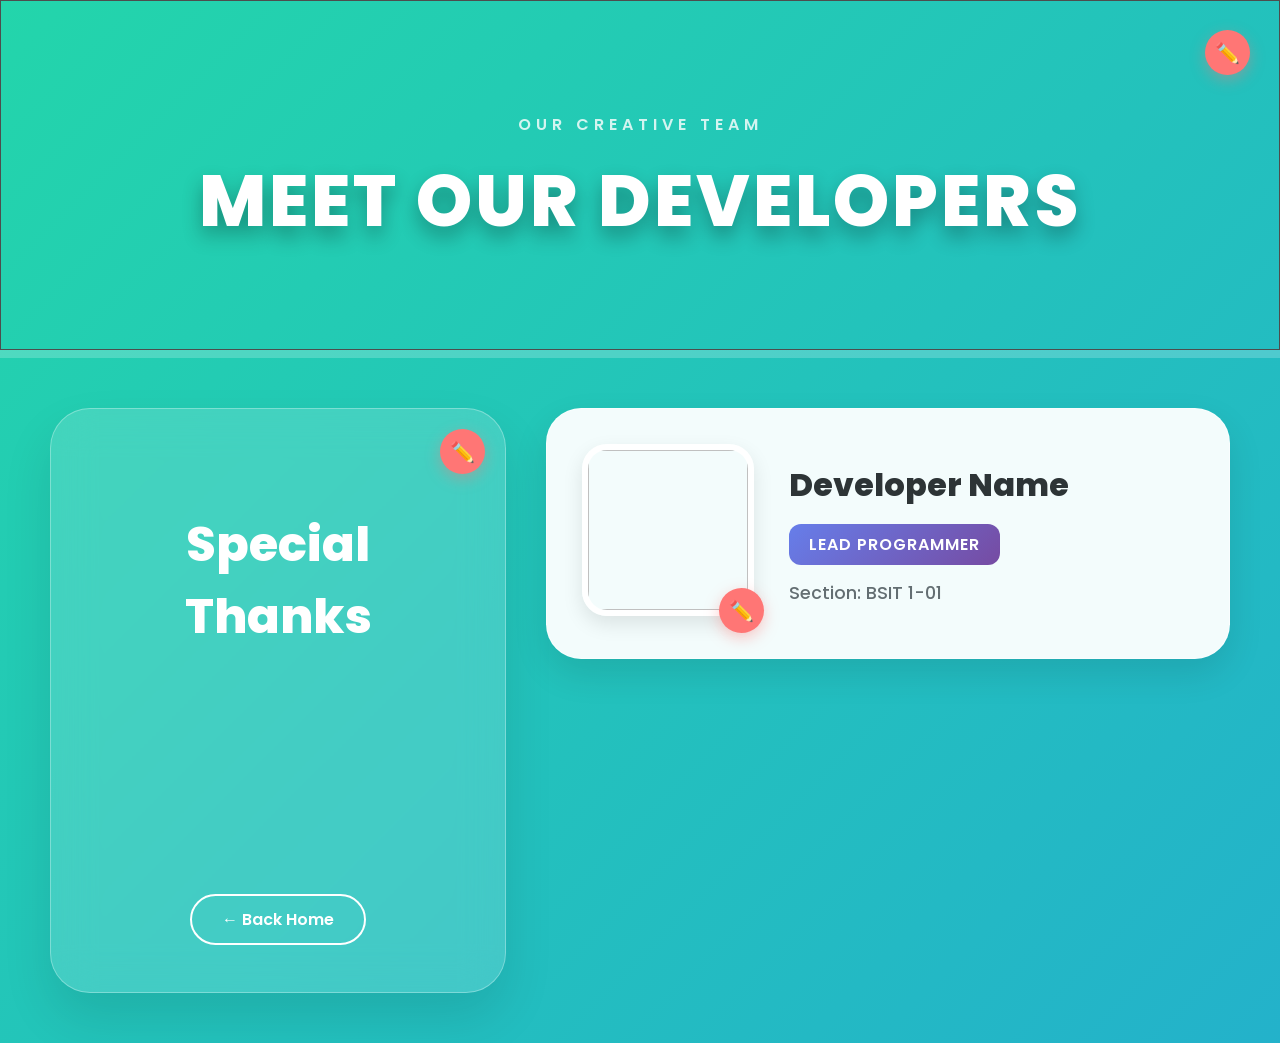
==== src/main/resources/templates/developers.html @ 6cb0226a "ALMOST PERFECT" ====
<!DOCTYPE html>
<html xmlns:th="http://www.thymeleaf.org">
<head>
    <title>BALIK GAMIT | Meet the Team</title>
    <link rel="stylesheet" th:href="@{/css/style.css}">
    <link href="https://fonts.googleapis.com/css2?family=Poppins:wght@400;600;800&display=swap" rel="stylesheet">
    <style>
        :root {
            --primary-grad: linear-gradient(135deg, #667eea 0%, #764ba2 100%);
            --glass: rgba(255, 255, 255, 0.95);
            --text-dark: #2d3436;
        }

        body {
            margin: 0;
            padding: 0;
            font-family: 'Poppins', sans-serif;
            background: linear-gradient(-45deg, #ee7752, #e73c7e, #23a6d5, #23d5ab);
            background-size: 400% 400%;
            animation: gradientBG 15s ease infinite;
            min-height: 100vh;
            display: flex;
            flex-direction: column;
        }

        @keyframes gradientBG {
            0% { background-position: 0% 50%; }
            50% { background-position: 100% 50%; }
            100% { background-position: 0% 50%; }
        }

        /* 1. Full Width Header */
        .full-header {
            width: 100%;
            height: 350px;
            position: relative;
            display: flex;
            align-items: center;
            justify-content: center;
            overflow: hidden;
            border-bottom: 8px solid rgba(255,255,255,0.2);
        }

        .header-bg-img {
            width: 100%;
            height: 100%;
            object-fit: cover;
            position: absolute;
            z-index: 1;
            filter: brightness(0.4);
        }

        .header-text {
            position: relative;
            z-index: 2;
            text-align: center;
            color: white;
        }

        .header-text h1 {
            font-size: 4.5rem;
            margin: 0;
            font-weight: 800;
            text-transform: uppercase;
            letter-spacing: 3px;
            text-shadow: 0 10px 20px rgba(0,0,0,0.3);
        }

        /* 2. Main Layout */
        .main-layout {
            display: grid;
            grid-template-columns: 1fr 1.5fr;
            gap: 40px;
            max-width: 1500px;
            margin: 50px auto;
            padding: 0 50px;
            flex-grow: 1;
            align-items: start;
        }

        /* 3. Left Column: Special Thanks */
        .thanks-column {
            position: sticky;
            top: 20px;
            background: rgba(255, 255, 255, 0.15);
            backdrop-filter: blur(20px);
            border-radius: 40px;
            padding: 60px 40px;
            color: white;
            border: 1px solid rgba(255,255,255,0.3);
            text-align: center;
            box-shadow: 0 25px 50px rgba(0,0,0,0.1);
        }

        .thanks-title {
            font-size: 3rem;
            font-weight: 800;
            margin-bottom: 30px;
        }

        .thanks-message {
            font-size: 1.4rem;
            line-height: 1.8;
            white-space: pre-wrap;
        }

        /* 4. Right Column: BIGGER Developers */
        .dev-column {
            display: flex;
            flex-direction: column;
            gap: 30px;
        }

        .dev-card-big {
            background: var(--glass);
            backdrop-filter: blur(10px);
            padding: 35px;
            border-radius: 35px;
            display: flex;
            align-items: center;
            gap: 35px;
            border: 1px solid rgba(255,255,255,0.5);
            transition: all 0.4s cubic-bezier(0.175, 0.885, 0.32, 1.275);
            box-shadow: 0 15px 35px rgba(0,0,0,0.1);
        }

        .dev-card-big:hover {
            transform: scale(1.03) translateX(10px);
            box-shadow: 0 20px 45px rgba(0,0,0,0.15);
        }

        .dev-img-box {
            position: relative;
            flex-shrink: 0;
        }

        .dev-img {
            width: 160px;
            height: 160px;
            border-radius: 25px;
            object-fit: cover;
            border: 6px solid white;
            box-shadow: 0 8px 20px rgba(0,0,0,0.1);
        }

        .dev-info h3 {
            margin: 0;
            font-size: 2rem;
            color: var(--text-dark);
            font-weight: 800;
        }

        .role-badge-big {
            display: inline-block;
            background: var(--primary-grad);
            color: white;
            padding: 8px 20px;
            border-radius: 12px;
            font-size: 1rem;
            font-weight: 600;
            margin: 15px 0;
            text-transform: uppercase;
            letter-spacing: 1px;
        }

        .section-text {
            margin: 0;
            color: #636e72;
            font-size: 1.1rem;
            font-weight: 500;
        }

        /* Admin Buttons */
        .edit-btn {
            background: #ff7675;
            color: white;
            border: none;
            width: 45px;
            height: 45px;
            border-radius: 50%;
            cursor: pointer;
            display: flex;
            align-items: center;
            justify-content: center;
            font-size: 20px;
            box-shadow: 0 5px 15px rgba(255, 118, 117, 0.4);
        }

        .banner-edit { position: absolute; top: 30px; right: 30px; }
        .thanks-edit { position: absolute; top: 20px; right: 20px; }
        .card-edit { position: absolute; bottom: -10px; right: -10px; }

        /* Modal */
        .modal {
            display: none;
            position: fixed;
            top: 0; left: 0; width: 100%; height: 100%;
            background: rgba(0,0,0,0.85);
            z-index: 1000;
            justify-content: center; align-items: center;
        }
        .modal-content {
            background: white;
            padding: 40px;
            border-radius: 30px;
            width: 100%;
            max-width: 500px;
        }
        textarea { width: 100%; height: 250px; padding: 15px; border-radius: 12px; border: 1px solid #ddd; font-family: inherit; font-size: 1rem; }
        input[type="text"] { width: 100%; padding: 12px; margin: 10px 0; border: 1px solid #ddd; border-radius: 10px; }
    </style>
</head>
<body>

    <header class="full-header">
        <img th:src="${bannerUrl}" class="header-bg-img">
        <div class="header-text">
            <p style="letter-spacing: 5px; font-weight: 600; margin-bottom: 10px; opacity: 0.8;">OUR CREATIVE TEAM</p>
            <h1>Meet Our Developers</h1>
        </div>
        <button th:if="${isAdmin}" class="edit-btn banner-edit" onclick="openBannerModal()">✏️</button>
    </header>

    <div class="main-layout">
        
        <aside class="thanks-column">
            <button th:if="${isAdmin}" class="edit-btn thanks-edit" onclick="openMessageModal()">✏️</button>
            <h2 class="thanks-title">Special Thanks</h2>
            <div class="thanks-message">
                <p id="currentThanksDisplay" th:text="${specialThanks != null ? specialThanks : 'We would like to express our deepest gratitude to everyone who supported us in making the BALIK GAMIT system a reality. 

OUR MENTOR 

A special note of thanks to Sir Arjet Ragub Millan. Thank you, Sir, for your invaluable guidance, patience, and technical expertise. Your mentorship was the compass that helped us navigate the complexities of this system. We are truly grateful for the time you invested in our growth.'}"></p>
            </div>
            <div style="margin-top: 40px;">
                <a th:href="@{/}" style="color: white; text-decoration: none; border: 2px solid white; padding: 12px 30px; border-radius: 50px; font-weight: 600;">← Back Home</a>
            </div>
        </aside>

        <section class="dev-column">
            <div th:each="dev, iterStat : ${developers}" class="dev-card-big">
                <div class="dev-img-box">
                    <img th:src="${dev.photoUrl}" class="dev-img">
                    <button th:if="${isAdmin}" class="edit-btn card-edit" 
                            th:onclick="'openDevModal(' + ${iterStat.index} + ')'">✏️</button>
                </div>
                <div class="dev-info">
                    <h3 th:text="${dev.name}">Developer Name</h3>
                    <div class="role-badge-big" th:text="${dev.contributions}">Lead Programmer</div>
                    <p class="section-text">
                        Section: <span th:text="${dev.section}">BSIT 1-01</span>
                    </p>
                </div>
            </div>
        </section>

    </div>

    <div id="editModal" class="modal">
        <div class="modal-content">
            <h2 id="modalTitle" style="margin-top:0;">Update Content</h2>
            <form id="updateForm" th:action="@{/developers/update}" method="post" enctype="multipart/form-data">
                <input type="hidden" name="devIndex" id="devIndex">
                
                <div id="devGroup">
                    <label>Profile Image:</label><br>
                    <input type="file" name="photo"><br><br>
                    <input type="text" name="name" id="editName" placeholder="Full Name">
                    <input type="text" name="contributions" id="editContrib" placeholder="Role">
                    <input type="text" name="section" id="editSection" placeholder="Section">
                </div>

                <div id="thanksGroup" style="display:none;">
                    <label>Edit Message:</label>
                    <textarea name="specialThanks" id="editThanksText"></textarea>
                </div>

                <div style="display:flex; gap:15px; margin-top:25px;">
                    <button type="submit" style="flex:1; padding:15px; background:var(--primary-grad); color:white; border:none; border-radius:15px; font-weight:bold; cursor:pointer;">Save Changes</button>
                    <button type="button" onclick="closeModal()" style="flex:1; background:#f1f3f5; border:none; border-radius:15px; cursor:pointer;">Cancel</button>
                </div>
            </form>
        </div>
    </div>

    <script>
        function openDevModal(index) {
            document.getElementById('devIndex').value = index;
            document.getElementById('modalTitle').innerText = "Edit Developer";
            document.getElementById('devGroup').style.display = 'block';
            document.getElementById('thanksGroup').style.display = 'none';
            toggleInputs(false);
            document.getElementById('editModal').style.display = 'flex';
        }

        function openBannerModal() {
            document.getElementById('devIndex').value = -1;
            document.getElementById('modalTitle').innerText = "Edit Banner";
            document.getElementById('devGroup').style.display = 'block'; 
            document.getElementById('thanksGroup').style.display = 'none';
            toggleInputs(false);
            document.getElementById('editModal').style.display = 'flex';
        }

        function openMessageModal() {
            document.getElementById('devIndex').value = -2;
            document.getElementById('modalTitle').innerText = "Edit Special Thanks";
            document.getElementById('devGroup').style.display = 'none';
            document.getElementById('thanksGroup').style.display = 'block';
            
            const currentMessage = document.getElementById('currentThanksDisplay').innerText;
            document.getElementById('editThanksText').value = currentMessage;
            
            toggleInputs(true);
            document.getElementById('editModal').style.display = 'flex';
        }

        function toggleInputs(isThanksMode) {
            document.getElementById('editName').disabled = isThanksMode;
            document.getElementById('editContrib').disabled = isThanksMode;
            document.getElementById('editSection').disabled = isThanksMode;
            document.getElementById('editThanksText').disabled = !isThanksMode;
        }

        function closeModal() {
            document.getElementById('editModal').style.display = 'none';
        }

        window.onclick = function(event) {
            if (event.target == document.getElementById('editModal')) closeModal();
        }
    </script>
</body>
</html>
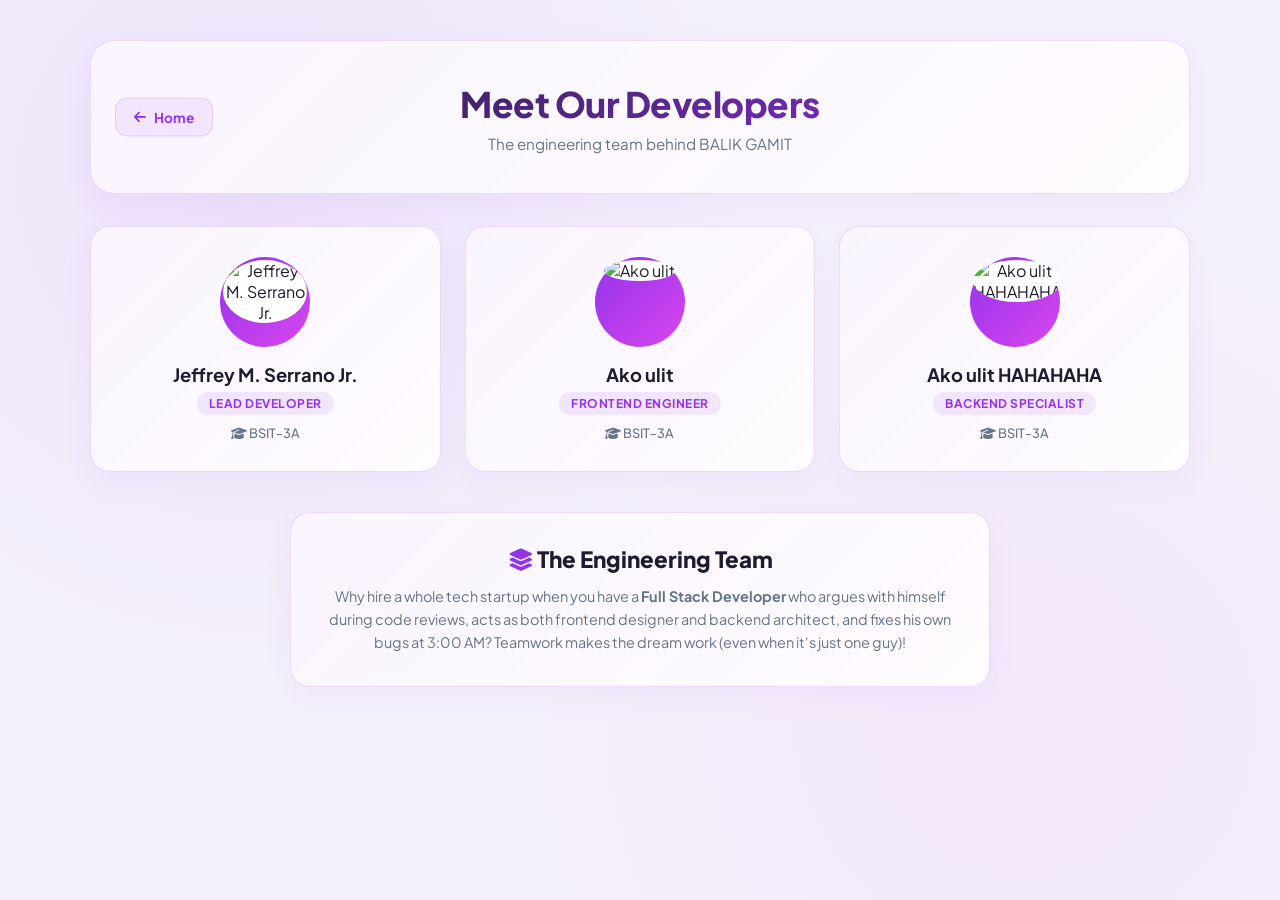
==== commit c7782790: "GANDA" ====
--- a/src/main/resources/templates/developers.html
+++ b/src/main/resources/templates/developers.html
@@ -1,335 +1,275 @@
 <!DOCTYPE html>
-<html xmlns:th="http://www.thymeleaf.org">
+<html xmlns:th="http://www.thymeleaf.org" lang="en">
 <head>
-    <title>BALIK GAMIT | Meet the Team</title>
-    <link rel="stylesheet" th:href="@{/css/style.css}">
-    <link href="https://fonts.googleapis.com/css2?family=Poppins:wght@400;600;800&display=swap" rel="stylesheet">
+    <meta charset="UTF-8">
+    <meta name="viewport" content="width=device-width, initial-scale=1.0">
+    <title>BALIK GAMIT | Meet Our Developers</title>
+    <link href="https://fonts.googleapis.com/css2?family=Plus+Jakarta+Sans:wght@400;500;600;700;800&display=swap" rel="stylesheet">
+    <link rel="stylesheet" href="https://cdnjs.cloudflare.com/ajax/libs/font-awesome/6.4.0/css/all.min.css">
+    
     <style>
         :root {
-            --primary-grad: linear-gradient(135deg, #667eea 0%, #764ba2 100%);
-            --glass: rgba(255, 255, 255, 0.95);
-            --text-dark: #2d3436;
-        }
-
-        body {
+            --bg-main: #f4f0fb;
+            --surface: #ffffff;
+            --text-main: #1e1b2e;
+            --text-sub: #64748b;
+            --card-border: rgba(147, 51, 234, 0.15);
+            --primary-accent: #9333ea;
+            --primary-hover: #7e22ce;
+            --gradient-glow: linear-gradient(135deg, rgba(147, 51, 234, 0.05) 0%, rgba(217, 70, 239, 0.02) 100%);
+        }
+
+        [data-theme="dark"] {
+            --bg-main: #0f172a;
+            --surface: #1e293b;
+            --text-main: #f8fafc;
+            --text-sub: #94a3b8;
+            --card-border: rgba(147, 51, 234, 0.3);
+        }
+
+        * {
             margin: 0;
             padding: 0;
-            font-family: 'Poppins', sans-serif;
-            background: linear-gradient(-45deg, #ee7752, #e73c7e, #23a6d5, #23d5ab);
-            background-size: 400% 400%;
-            animation: gradientBG 15s ease infinite;
+            box-sizing: border-box;
+        }
+
+        body {
+            font-family: 'Plus Jakarta Sans', sans-serif;
+            background: var(--bg-main);
+            color: var(--text-main);
             min-height: 100vh;
+            padding: 40px 16px;
+            background-image: 
+                radial-gradient(circle at 20% 20%, rgba(147, 51, 234, 0.08) 0%, transparent 40%),
+                radial-gradient(circle at 80% 80%, rgba(217, 70, 239, 0.05) 0%, transparent 40%);
+        }
+
+        .container {
+            max-width: 1100px;
+            margin: 0 auto;
+        }
+
+        .hero-banner {
+            text-align: center;
+            padding: 40px 20px;
+            margin-bottom: 32px;
+            background: var(--surface);
+            border-radius: 24px;
+            border: 1px solid var(--card-border);
+            box-shadow: 0 10px 30px rgba(147, 51, 234, 0.06);
+            background-image: var(--gradient-glow);
+            position: relative;
+        }
+
+        .hero-banner h1 {
+            font-size: 2.2rem;
+            font-weight: 800;
+            letter-spacing: -0.5px;
+            background: linear-gradient(135deg, #1e1b2e 0%, #9333ea 100%);
+            -webkit-background-clip: text;
+            -webkit-text-fill-color: transparent;
+            margin-bottom: 8px;
+        }
+
+        [data-theme="dark"] .hero-banner h1 {
+            background: linear-gradient(135deg, #ffffff 0%, #c084fc 100%);
+            -webkit-background-clip: text;
+            -webkit-text-fill-color: transparent;
+        }
+
+        .hero-banner p {
+            color: var(--text-sub);
+            font-size: 0.95rem;
+        }
+
+        .btn-back-home {
+            position: absolute;
+            left: 24px;
+            top: 50%;
+            transform: translateY(-50%);
+            display: inline-flex;
+            align-items: center;
+            gap: 8px;
+            padding: 10px 18px;
+            background: rgba(147, 51, 234, 0.08);
+            color: var(--primary-accent);
+            text-decoration: none;
+            border-radius: 12px;
+            font-weight: 700;
+            font-size: 0.85rem;
+            transition: all 0.2s ease;
+            border: 1px solid rgba(147, 51, 234, 0.15);
+        }
+
+        .btn-back-home:hover {
+            background: var(--primary-accent);
+            color: #ffffff;
+        }
+
+        .dev-grid {
+            display: grid;
+            grid-template-columns: repeat(auto-fit, minmax(240px, 1fr));
+            gap: 24px;
+            margin-bottom: 40px;
+        }
+
+        .dev-card {
+            background: var(--surface);
+            border-radius: 20px;
+            padding: 30px 24px;
+            border: 1px solid var(--card-border);
+            box-shadow: 0 10px 30px rgba(147, 51, 234, 0.05);
+            text-align: center;
+            transition: transform 0.2s ease, box-shadow 0.2s ease;
+            background-image: var(--gradient-glow);
             display: flex;
             flex-direction: column;
-        }
-
-        @keyframes gradientBG {
-            0% { background-position: 0% 50%; }
-            50% { background-position: 100% 50%; }
-            100% { background-position: 0% 50%; }
-        }
-
-        /* 1. Full Width Header */
-        .full-header {
-            width: 100%;
-            height: 350px;
-            position: relative;
-            display: flex;
             align-items: center;
-            justify-content: center;
-            overflow: hidden;
-            border-bottom: 8px solid rgba(255,255,255,0.2);
-        }
-
-        .header-bg-img {
+        }
+
+        .dev-card:hover {
+            transform: translateY(-4px);
+            box-shadow: 0 15px 35px rgba(147, 51, 234, 0.12);
+        }
+
+        .avatar-wrapper {
+            width: 90px;
+            height: 90px;
+            border-radius: 50%;
+            padding: 3px;
+            background: linear-gradient(135deg, #9333ea, #d946ef);
+            margin-bottom: 16px;
+        }
+
+        .avatar-wrapper img {
             width: 100%;
             height: 100%;
+            border-radius: 50%;
             object-fit: cover;
-            position: absolute;
-            z-index: 1;
-            filter: brightness(0.4);
-        }
-
-        .header-text {
-            position: relative;
-            z-index: 2;
+            background: #ffffff;
+        }
+
+        .dev-card h3 {
+            font-size: 1.15rem;
+            font-weight: 700;
+            color: var(--text-main);
+            margin-bottom: 6px;
+        }
+
+        .role-badge {
+            display: inline-block;
+            padding: 4px 12px;
+            background: rgba(147, 51, 234, 0.1);
+            color: var(--primary-accent);
+            border-radius: 20px;
+            font-size: 0.75rem;
+            font-weight: 700;
+            text-transform: uppercase;
+            letter-spacing: 0.5px;
+            margin-bottom: 10px;
+        }
+
+        .section-tag {
+            font-size: 0.8rem;
+            color: var(--text-sub);
+            font-weight: 500;
+        }
+
+        .thanks-card {
+            background: var(--surface);
+            border-radius: 20px;
+            padding: 32px 24px;
+            border: 1px solid var(--card-border);
+            box-shadow: 0 10px 30px rgba(147, 51, 234, 0.05);
             text-align: center;
-            color: white;
-        }
-
-        .header-text h1 {
-            font-size: 4.5rem;
-            margin: 0;
+            max-width: 700px;
+            margin: 0 auto;
+            background-image: var(--gradient-glow);
+        }
+
+        .thanks-card h2 {
+            font-size: 1.4rem;
             font-weight: 800;
-            text-transform: uppercase;
-            letter-spacing: 3px;
-            text-shadow: 0 10px 20px rgba(0,0,0,0.3);
-        }
-
-        /* 2. Main Layout */
-        .main-layout {
-            display: grid;
-            grid-template-columns: 1fr 1.5fr;
-            gap: 40px;
-            max-width: 1500px;
-            margin: 50px auto;
-            padding: 0 50px;
-            flex-grow: 1;
-            align-items: start;
-        }
-
-        /* 3. Left Column: Special Thanks */
-        .thanks-column {
-            position: sticky;
-            top: 20px;
-            background: rgba(255, 255, 255, 0.15);
-            backdrop-filter: blur(20px);
-            border-radius: 40px;
-            padding: 60px 40px;
-            color: white;
-            border: 1px solid rgba(255,255,255,0.3);
-            text-align: center;
-            box-shadow: 0 25px 50px rgba(0,0,0,0.1);
-        }
-
-        .thanks-title {
-            font-size: 3rem;
-            font-weight: 800;
-            margin-bottom: 30px;
-        }
-
-        .thanks-message {
-            font-size: 1.4rem;
-            line-height: 1.8;
-            white-space: pre-wrap;
-        }
-
-        /* 4. Right Column: BIGGER Developers */
-        .dev-column {
-            display: flex;
-            flex-direction: column;
-            gap: 30px;
-        }
-
-        .dev-card-big {
-            background: var(--glass);
-            backdrop-filter: blur(10px);
-            padding: 35px;
-            border-radius: 35px;
-            display: flex;
-            align-items: center;
-            gap: 35px;
-            border: 1px solid rgba(255,255,255,0.5);
-            transition: all 0.4s cubic-bezier(0.175, 0.885, 0.32, 1.275);
-            box-shadow: 0 15px 35px rgba(0,0,0,0.1);
-        }
-
-        .dev-card-big:hover {
-            transform: scale(1.03) translateX(10px);
-            box-shadow: 0 20px 45px rgba(0,0,0,0.15);
-        }
-
-        .dev-img-box {
-            position: relative;
-            flex-shrink: 0;
-        }
-
-        .dev-img {
-            width: 160px;
-            height: 160px;
-            border-radius: 25px;
-            object-fit: cover;
-            border: 6px solid white;
-            box-shadow: 0 8px 20px rgba(0,0,0,0.1);
-        }
-
-        .dev-info h3 {
-            margin: 0;
-            font-size: 2rem;
-            color: var(--text-dark);
-            font-weight: 800;
-        }
-
-        .role-badge-big {
-            display: inline-block;
-            background: var(--primary-grad);
-            color: white;
-            padding: 8px 20px;
-            border-radius: 12px;
-            font-size: 1rem;
-            font-weight: 600;
-            margin: 15px 0;
-            text-transform: uppercase;
-            letter-spacing: 1px;
-        }
-
-        .section-text {
-            margin: 0;
-            color: #636e72;
-            font-size: 1.1rem;
-            font-weight: 500;
-        }
-
-        /* Admin Buttons */
-        .edit-btn {
-            background: #ff7675;
-            color: white;
-            border: none;
-            width: 45px;
-            height: 45px;
-            border-radius: 50%;
-            cursor: pointer;
-            display: flex;
-            align-items: center;
-            justify-content: center;
-            font-size: 20px;
-            box-shadow: 0 5px 15px rgba(255, 118, 117, 0.4);
-        }
-
-        .banner-edit { position: absolute; top: 30px; right: 30px; }
-        .thanks-edit { position: absolute; top: 20px; right: 20px; }
-        .card-edit { position: absolute; bottom: -10px; right: -10px; }
-
-        /* Modal */
-        .modal {
-            display: none;
-            position: fixed;
-            top: 0; left: 0; width: 100%; height: 100%;
-            background: rgba(0,0,0,0.85);
-            z-index: 1000;
-            justify-content: center; align-items: center;
-        }
-        .modal-content {
-            background: white;
-            padding: 40px;
-            border-radius: 30px;
-            width: 100%;
-            max-width: 500px;
-        }
-        textarea { width: 100%; height: 250px; padding: 15px; border-radius: 12px; border: 1px solid #ddd; font-family: inherit; font-size: 1rem; }
-        input[type="text"] { width: 100%; padding: 12px; margin: 10px 0; border: 1px solid #ddd; border-radius: 10px; }
+            color: var(--text-main);
+            margin-bottom: 12px;
+        }
+
+        .thanks-card p {
+            font-size: 0.9rem;
+            color: var(--text-sub);
+            line-height: 1.6;
+        }
+
+        @media (max-width: 600px) {
+            body {
+                padding: 20px 12px;
+            }
+            .hero-banner {
+                padding: 28px 16px;
+            }
+            .hero-banner h1 {
+                font-size: 1.75rem;
+            }
+            .btn-back-home {
+                position: static;
+                transform: none;
+                margin-bottom: 15px;
+                display: inline-flex;
+            }
+        }
     </style>
 </head>
 <body>
 
-    <header class="full-header">
-        <img th:src="${bannerUrl}" class="header-bg-img">
-        <div class="header-text">
-            <p style="letter-spacing: 5px; font-weight: 600; margin-bottom: 10px; opacity: 0.8;">OUR CREATIVE TEAM</p>
+    <div class="container">
+        <!-- Hero Header -->
+        <div class="hero-banner">
+            <a href="/" class="btn-back-home"><i class="fa-solid fa-arrow-left"></i> Home</a>
             <h1>Meet Our Developers</h1>
+            <p>The engineering team behind BALIK GAMIT</p>
         </div>
-        <button th:if="${isAdmin}" class="edit-btn banner-edit" onclick="openBannerModal()">✏️</button>
-    </header>
-
-    <div class="main-layout">
-        
-        <aside class="thanks-column">
-            <button th:if="${isAdmin}" class="edit-btn thanks-edit" onclick="openMessageModal()">✏️</button>
-            <h2 class="thanks-title">Special Thanks</h2>
-            <div class="thanks-message">
-                <p id="currentThanksDisplay" th:text="${specialThanks != null ? specialThanks : 'We would like to express our deepest gratitude to everyone who supported us in making the BALIK GAMIT system a reality. 
-
-OUR MENTOR 
-
-A special note of thanks to Sir Arjet Ragub Millan. Thank you, Sir, for your invaluable guidance, patience, and technical expertise. Your mentorship was the compass that helped us navigate the complexities of this system. We are truly grateful for the time you invested in our growth.'}"></p>
+
+        <!-- Developer Grid -->
+        <div class="dev-grid">
+            <!-- Developer 1 -->
+            <div class="dev-card">
+                <div class="avatar-wrapper">
+                    <img src="https://cdn.phototourl.com/free/2026-08-07-042bf66a-68a8-45c7-8cf2-24594d38661a.jpg" alt="Jeffrey M. Serrano Jr.">
+                </div>
+                <h3>Jeffrey M. Serrano Jr.</h3>
+                <span class="role-badge">Lead Developer</span>
+                <span class="section-tag"><i class="fa-solid fa-graduation-cap"></i> BSIT-3A</span>
             </div>
-            <div style="margin-top: 40px;">
-                <a th:href="@{/}" style="color: white; text-decoration: none; border: 2px solid white; padding: 12px 30px; border-radius: 50px; font-weight: 600;">← Back Home</a>
+
+            <!-- Developer 2 -->
+            <div class="dev-card">
+                <div class="avatar-wrapper">
+                    <img src="https://cdn.phototourl.com/free/2026-08-07-8753c90d-7c02-4993-bec9-ccc5880dd903.jpg" alt="Ako ulit">
+                </div>
+                <h3>Ako ulit</h3>
+                <span class="role-badge">Frontend Engineer</span>
+                <span class="section-tag"><i class="fa-solid fa-graduation-cap"></i> BSIT-3A</span>
             </div>
-        </aside>
-
-        <section class="dev-column">
-            <div th:each="dev, iterStat : ${developers}" class="dev-card-big">
-                <div class="dev-img-box">
-                    <img th:src="${dev.photoUrl}" class="dev-img">
-                    <button th:if="${isAdmin}" class="edit-btn card-edit" 
-                            th:onclick="'openDevModal(' + ${iterStat.index} + ')'">✏️</button>
+
+            <!-- Developer 3 -->
+            <div class="dev-card">
+                <div class="avatar-wrapper">
+                    <img src="https://cdn.phototourl.com/free/2026-08-07-dfdbfcc5-c5c4-4653-af2f-b96cb5ac8d7a.png" alt="Ako ulit HAHAHAHA">
                 </div>
-                <div class="dev-info">
-                    <h3 th:text="${dev.name}">Developer Name</h3>
-                    <div class="role-badge-big" th:text="${dev.contributions}">Lead Programmer</div>
-                    <p class="section-text">
-                        Section: <span th:text="${dev.section}">BSIT 1-01</span>
-                    </p>
-                </div>
+                <h3>Ako ulit HAHAHAHA</h3>
+                <span class="role-badge">Backend Specialist</span>
+                <span class="section-tag"><i class="fa-solid fa-graduation-cap"></i> BSIT-3A</span>
             </div>
-        </section>
-
-    </div>
-
-    <div id="editModal" class="modal">
-        <div class="modal-content">
-            <h2 id="modalTitle" style="margin-top:0;">Update Content</h2>
-            <form id="updateForm" th:action="@{/developers/update}" method="post" enctype="multipart/form-data">
-                <input type="hidden" name="devIndex" id="devIndex">
-                
-                <div id="devGroup">
-                    <label>Profile Image:</label><br>
-                    <input type="file" name="photo"><br><br>
-                    <input type="text" name="name" id="editName" placeholder="Full Name">
-                    <input type="text" name="contributions" id="editContrib" placeholder="Role">
-                    <input type="text" name="section" id="editSection" placeholder="Section">
-                </div>
-
-                <div id="thanksGroup" style="display:none;">
-                    <label>Edit Message:</label>
-                    <textarea name="specialThanks" id="editThanksText"></textarea>
-                </div>
-
-                <div style="display:flex; gap:15px; margin-top:25px;">
-                    <button type="submit" style="flex:1; padding:15px; background:var(--primary-grad); color:white; border:none; border-radius:15px; font-weight:bold; cursor:pointer;">Save Changes</button>
-                    <button type="button" onclick="closeModal()" style="flex:1; background:#f1f3f5; border:none; border-radius:15px; cursor:pointer;">Cancel</button>
-                </div>
-            </form>
+        </div>
+
+        <!-- Special Thanks / Full Stack Joke -->
+        <div class="thanks-card">
+            <h2><i class="fa-solid fa-layer-group" style="color: var(--primary-accent);"></i> The Engineering Team</h2>
+            <p>
+                Why hire a whole tech startup when you have a <strong>Full Stack Developer</strong> who argues with himself during code reviews, acts as both frontend designer and backend architect, and fixes his own bugs at 3:00 AM? Teamwork makes the dream work (even when it's just one guy)!
+            </p>
         </div>
     </div>
 
-    <script>
-        function openDevModal(index) {
-            document.getElementById('devIndex').value = index;
-            document.getElementById('modalTitle').innerText = "Edit Developer";
-            document.getElementById('devGroup').style.display = 'block';
-            document.getElementById('thanksGroup').style.display = 'none';
-            toggleInputs(false);
-            document.getElementById('editModal').style.display = 'flex';
-        }
-
-        function openBannerModal() {
-            document.getElementById('devIndex').value = -1;
-            document.getElementById('modalTitle').innerText = "Edit Banner";
-            document.getElementById('devGroup').style.display = 'block'; 
-            document.getElementById('thanksGroup').style.display = 'none';
-            toggleInputs(false);
-            document.getElementById('editModal').style.display = 'flex';
-        }
-
-        function openMessageModal() {
-            document.getElementById('devIndex').value = -2;
-            document.getElementById('modalTitle').innerText = "Edit Special Thanks";
-            document.getElementById('devGroup').style.display = 'none';
-            document.getElementById('thanksGroup').style.display = 'block';
-            
-            const currentMessage = document.getElementById('currentThanksDisplay').innerText;
-            document.getElementById('editThanksText').value = currentMessage;
-            
-            toggleInputs(true);
-            document.getElementById('editModal').style.display = 'flex';
-        }
-
-        function toggleInputs(isThanksMode) {
-            document.getElementById('editName').disabled = isThanksMode;
-            document.getElementById('editContrib').disabled = isThanksMode;
-            document.getElementById('editSection').disabled = isThanksMode;
-            document.getElementById('editThanksText').disabled = !isThanksMode;
-        }
-
-        function closeModal() {
-            document.getElementById('editModal').style.display = 'none';
-        }
-
-        window.onclick = function(event) {
-            if (event.target == document.getElementById('editModal')) closeModal();
-        }
-    </script>
 </body>
 </html>
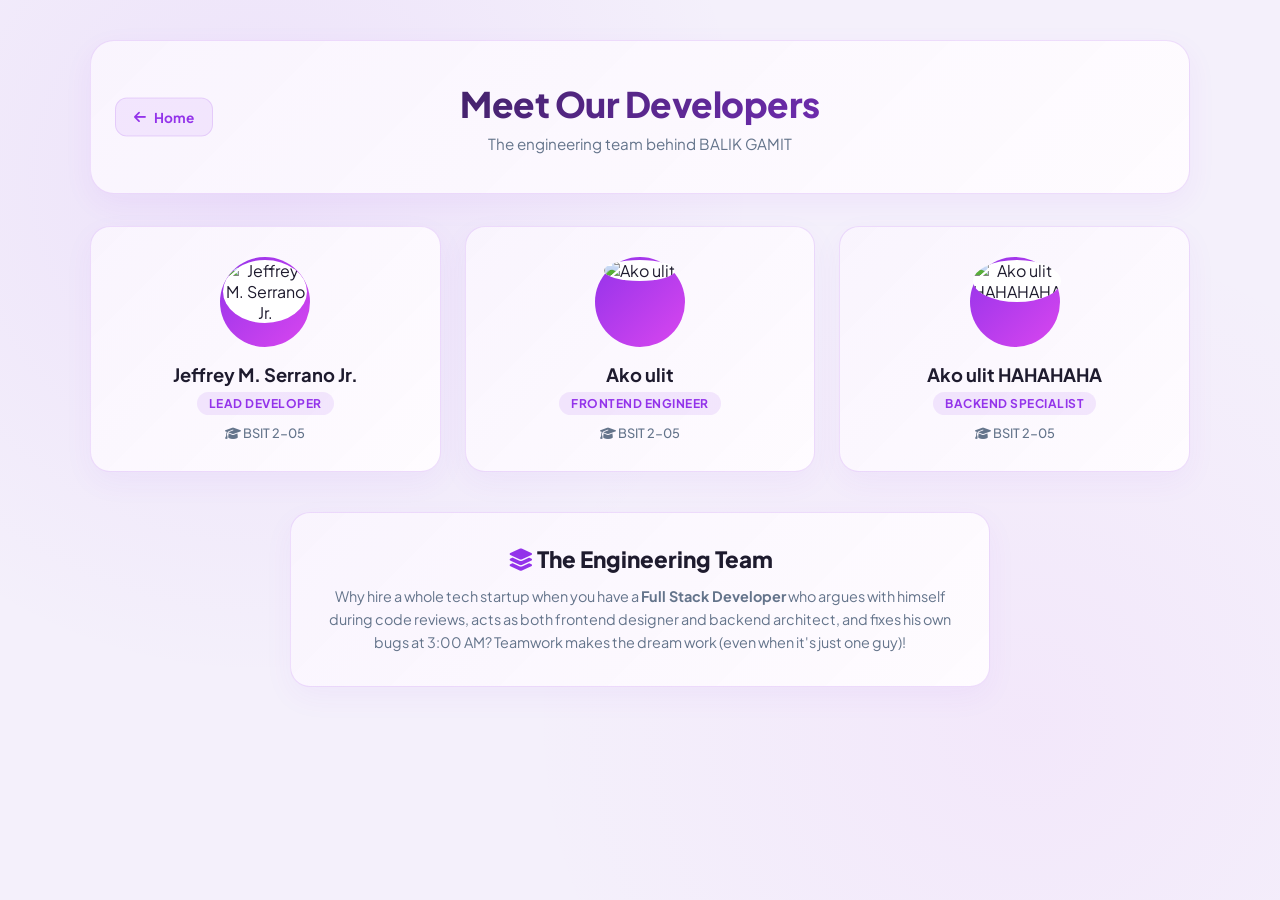
==== commit 1d49b652: "Update developer section with new class designations" ====
--- a/src/main/resources/templates/developers.html
+++ b/src/main/resources/templates/developers.html
@@ -238,7 +238,7 @@
                 </div>
                 <h3>Jeffrey M. Serrano Jr.</h3>
                 <span class="role-badge">Lead Developer</span>
-                <span class="section-tag"><i class="fa-solid fa-graduation-cap"></i> BSIT-3A</span>
+                <span class="section-tag"><i class="fa-solid fa-graduation-cap"></i> BSIT 2-05</span>
             </div>
 
             <!-- Developer 2 -->
@@ -248,7 +248,7 @@
                 </div>
                 <h3>Ako ulit</h3>
                 <span class="role-badge">Frontend Engineer</span>
-                <span class="section-tag"><i class="fa-solid fa-graduation-cap"></i> BSIT-3A</span>
+                <span class="section-tag"><i class="fa-solid fa-graduation-cap"></i> BSIT 2-05</span>
             </div>
 
             <!-- Developer 3 -->
@@ -258,7 +258,7 @@
                 </div>
                 <h3>Ako ulit HAHAHAHA</h3>
                 <span class="role-badge">Backend Specialist</span>
-                <span class="section-tag"><i class="fa-solid fa-graduation-cap"></i> BSIT-3A</span>
+                <span class="section-tag"><i class="fa-solid fa-graduation-cap"></i> BSIT 2-05</span>
             </div>
         </div>
 
@@ -272,4 +272,4 @@
     </div>
 
 </body>
-</html>+</html>
